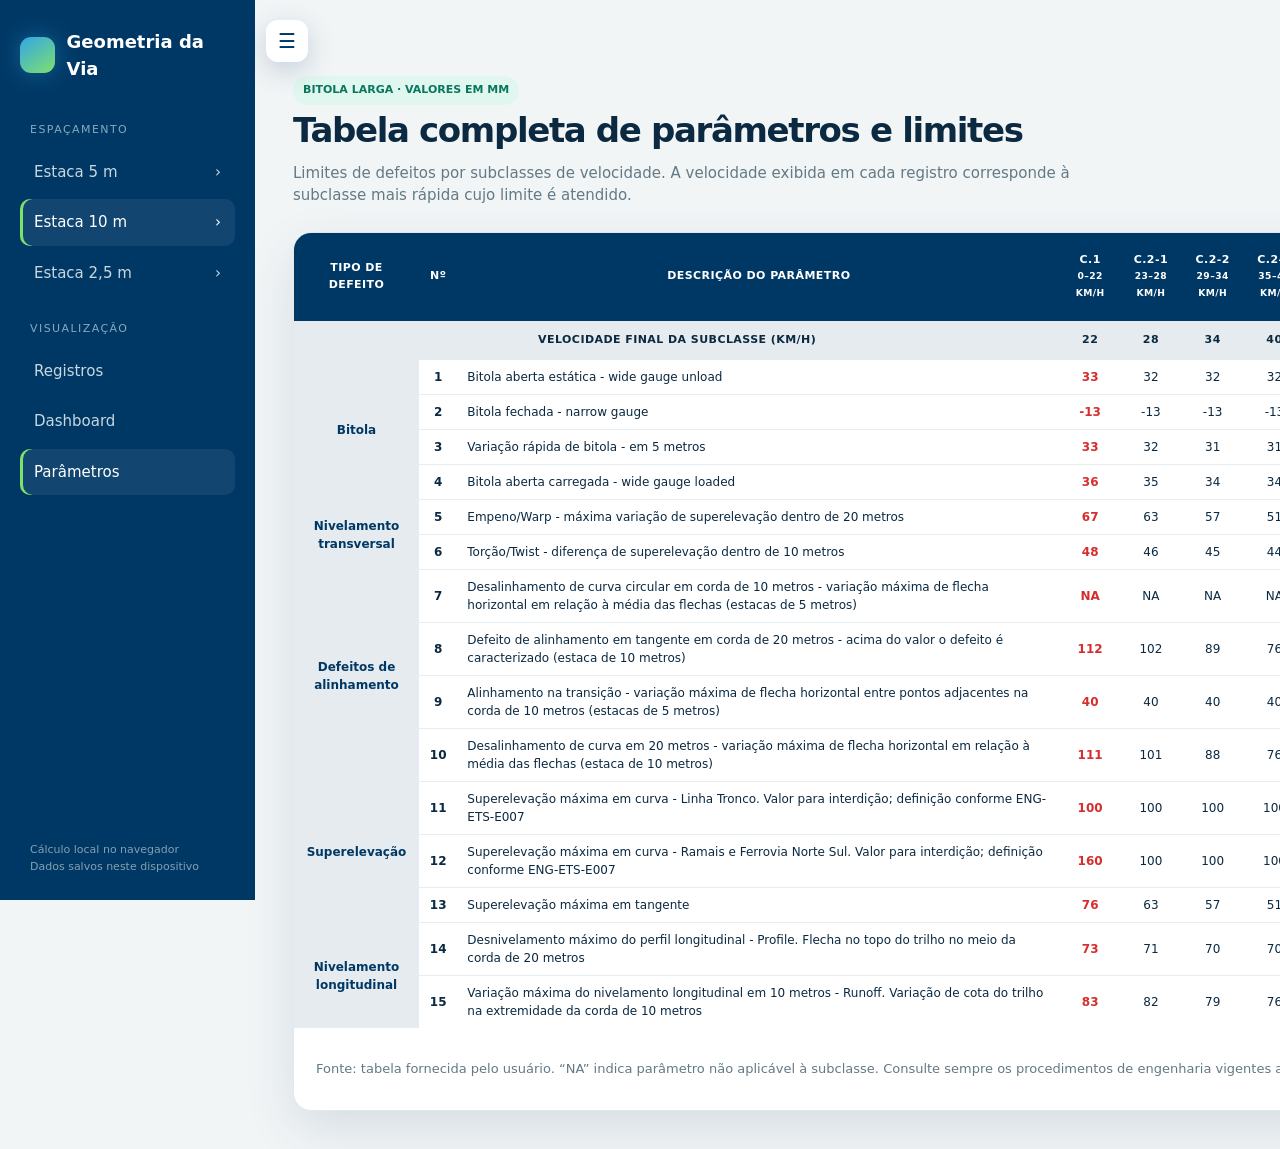
==== estaca-10-parametros.html @ 25175525 "Add full track class parameter pages" ====
<!doctype html><html lang="pt-BR"><head><meta charset="utf-8"><meta name="viewport" content="width=device-width,initial-scale=1"><title>Parâmetros · Estaca 10 m</title><link rel="stylesheet" href="assets/styles.css"></head><body data-type="10" data-page="parameters"><div class="shell"><aside class="sidebar"></aside><main class="content" id="parameters-root"></main></div><script src="assets/parameters.js"></script><script src="assets/app.js"></script></body></html>
---- assets/styles.css ----
:root{--navy:#003865;--blue:#32a6e6;--green:#1e9f7f;--lime:#7fe06c;--yellow:#fbd300;--orange:#f78344;--purple:#9f4bb9;--ice:#f2f5f6;--line:#d7e0e5;--ink:#0b2940;--muted:#637986;--danger:#e55555;--shadow:0 18px 50px rgba(0,56,101,.12)}*{box-sizing:border-box}body{margin:0;background:var(--ice);color:var(--ink);font:15px/1.5 Inter,ui-sans-serif,system-ui,-apple-system,"Segoe UI",sans-serif}a{color:inherit;text-decoration:none}.landing{min-height:100vh;background:linear-gradient(135deg,#001f38,#003865 55%,#07536f);color:#fff;overflow:hidden}.hero{position:relative;z-index:1;max-width:1100px;margin:auto;padding:11vh 32px}.eyebrow{color:var(--lime);font-weight:800;letter-spacing:.2em;font-size:12px}.hero h1{font-size:clamp(48px,8vw,92px);line-height:.95;letter-spacing:-.065em;margin:25px 0}.hero h1 span{color:var(--blue)}.hero>p{font-size:18px;color:#d7e0e5;max-width:650px}.chooser{display:grid;grid-template-columns:repeat(3,1fr);gap:16px;margin-top:45px}.chooser a{display:grid;grid-template-columns:1fr auto;gap:5px;padding:23px;border:1px solid #ffffff26;border-radius:18px;background:#ffffff0d;backdrop-filter:blur(16px);transition:.2s}.chooser a:hover{transform:translateY(-4px);border-color:var(--blue);background:#ffffff16}.chooser b{font-size:25px}.chooser small{grid-column:1;color:#bdccd4}.chooser i{grid-row:1/3;grid-column:2;font-size:25px;color:var(--lime)}.hero footer{margin-top:50px;color:#8fb0c2;font-size:12px}.orb{position:fixed;width:420px;height:420px;border-radius:50%;right:-120px;top:-120px;background:radial-gradient(circle at 35% 35%,#7fe06c80,#32a6e620 55%,transparent 70%);filter:blur(5px)}.shell{display:grid;grid-template-columns:255px 1fr;min-height:100vh}.sidebar{background:var(--navy);color:white;padding:28px 20px;position:sticky;top:0;height:100vh}.brand{display:flex;gap:12px;align-items:center;font-weight:800;font-size:18px;margin-bottom:40px}.brand-mark{width:36px;height:36px;border-radius:11px;background:linear-gradient(145deg,var(--blue),var(--lime));box-shadow:0 0 24px #32a6e666}.context{font-size:11px;color:#87a9bb;letter-spacing:.13em;margin:25px 10px 10px}.nav a{display:flex;justify-content:space-between;padding:12px 14px;border-radius:10px;color:#c8d7df;margin:4px 0}.nav a:hover,.nav a.active{background:#ffffff12;color:#fff}.nav a.active{box-shadow:inset 3px 0 var(--lime)}.side-foot{position:absolute;bottom:25px;color:#82a0b1;font-size:11px;padding:0 10px}.content{padding:38px;max-width:1500px;width:100%;margin:auto}.topbar{display:flex;justify-content:space-between;align-items:flex-start;gap:20px;margin-bottom:28px}.topbar h1{font-size:34px;letter-spacing:-.04em;margin:0}.topbar p{color:var(--muted);margin:5px 0}.badge{padding:8px 13px;border:1px solid var(--line);background:#fff;border-radius:999px;font-weight:700;color:var(--navy)}.card{background:#fff;border:1px solid #e2e9ed;border-radius:18px;box-shadow:var(--shadow);padding:22px}.toolbar{display:flex;flex-wrap:wrap;gap:10px;margin-bottom:18px}.btn{border:0;border-radius:10px;padding:10px 15px;font:inherit;font-weight:750;cursor:pointer;background:var(--navy);color:#fff}.btn.secondary{background:#e5ebee;color:var(--navy)}.btn.danger{background:#fff0f0;color:#aa2d2d}.btn:hover{filter:brightness(1.08)}input,select{border:1px solid var(--line);background:#fbfcfd;border-radius:9px;padding:9px 10px;font:inherit;color:var(--ink);width:100%}input:focus,select:focus{outline:2px solid #32a6e650;border-color:var(--blue)}.table-wrap{overflow:auto;border:1px solid var(--line);border-radius:12px}table{border-collapse:collapse;width:100%;min-width:1050px}th{background:#edf3f5;color:#3e5968;font-size:11px;text-transform:uppercase;letter-spacing:.04em;text-align:left;padding:11px;position:sticky;top:0}td{border-top:1px solid #e7edef;padding:8px 10px;white-space:nowrap}td input{min-width:105px}.metric{font-weight:800}.status{display:inline-block;padding:4px 8px;border-radius:999px;font-size:11px;font-weight:800}.status.ok{color:#08775d;background:#e0f7ef}.status.warn{color:#8b6200;background:#fff5c7}.status.bad{color:#a33131;background:#ffebeb}.empty{text-align:center;color:var(--muted);padding:38px}.memo{margin-top:22px}.memo h2,.chart-card h2{font-size:18px;margin:0 0 15px}.formula-grid{display:grid;grid-template-columns:repeat(4,1fr);gap:12px}.formula{background:#f5f8f9;border:1px solid var(--line);border-radius:12px;padding:14px}.formula b{display:block;color:var(--navy);margin-bottom:6px}.formula code{font-size:12px;color:#376070;white-space:normal}.note{margin-top:14px;color:var(--muted);font-size:13px}.stats{display:grid;grid-template-columns:repeat(4,1fr);gap:15px;margin-bottom:18px}.stat{background:#fff;border:1px solid #e2e9ed;border-radius:16px;padding:20px}.stat small{color:var(--muted);text-transform:uppercase;letter-spacing:.06em;font-size:10px}.stat strong{display:block;font-size:29px;letter-spacing:-.04em;margin-top:6px}.stat .accent{color:var(--green)}.charts{display:grid;grid-template-columns:2fr 1fr;gap:18px}.chart-card{min-height:350px}.chart-card canvas{width:100%;height:280px;display:block}.legend{display:flex;gap:18px;font-size:12px;color:var(--muted);margin-top:12px}.dot{width:9px;height:9px;border-radius:50%;display:inline-block;margin-right:5px}.insights{list-style:none;padding:0;margin:0}.insights li{padding:13px 0;border-bottom:1px solid var(--line)}.insights b{display:block}.insights small{color:var(--muted)}@media(max-width:900px){.shell{grid-template-columns:1fr}.sidebar{position:relative;height:auto}.side-foot{display:none}.nav{display:flex;overflow:auto}.nav a{flex:none}.content{padding:24px 16px}.stats,.formula-grid{grid-template-columns:repeat(2,1fr)}.charts{grid-template-columns:1fr}.chooser{grid-template-columns:1fr}.hero{padding-top:8vh}.topbar{flex-direction:column}}@media(max-width:520px){.stats,.formula-grid{grid-template-columns:1fr}.hero h1{font-size:48px}}
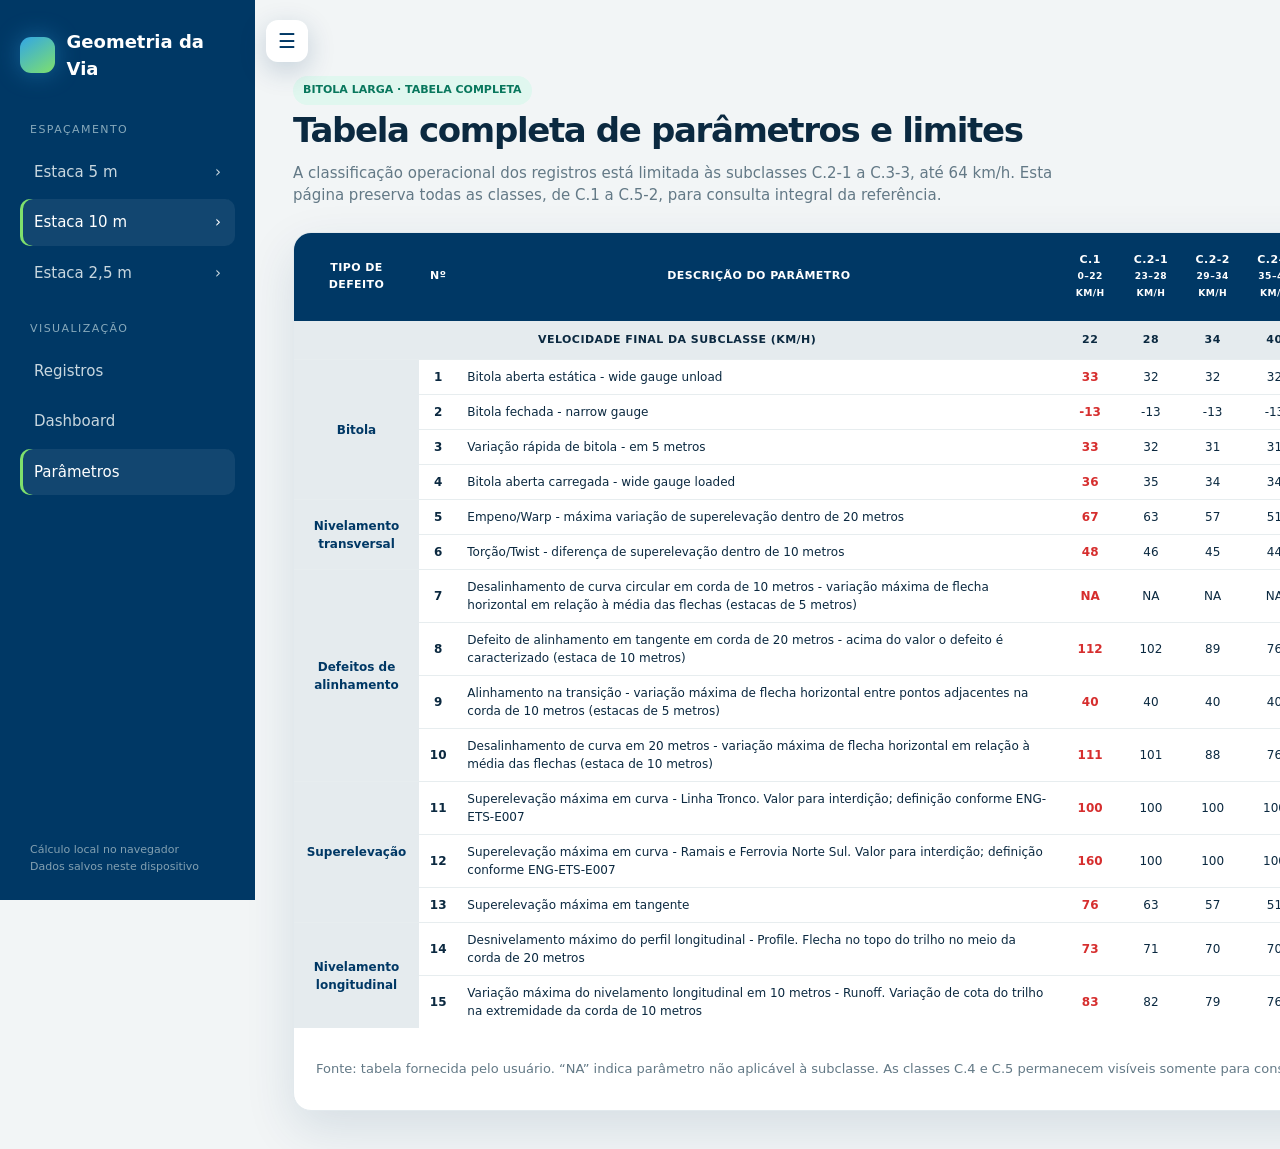
==== commit 430ae1b6: "Bust cached mobile assets" ====
--- a/estaca-10-parametros.html
+++ b/estaca-10-parametros.html
@@ -1 +1 @@
-<!doctype html><html lang="pt-BR"><head><meta charset="utf-8"><meta name="viewport" content="width=device-width,initial-scale=1"><title>Parâmetros · Estaca 10 m</title><link rel="stylesheet" href="assets/styles.css"></head><body data-type="10" data-page="parameters"><div class="shell"><aside class="sidebar"></aside><main class="content" id="parameters-root"></main></div><script src="assets/parameters.js"></script><script src="assets/app.js"></script></body></html>
+<!doctype html><html lang="pt-BR"><head><meta charset="utf-8"><meta name="viewport" content="width=device-width,initial-scale=1"><title>Parâmetros · Estaca 10 m</title><link rel="stylesheet" href="assets/styles.css"></head><body data-type="10" data-page="parameters"><div class="shell"><aside class="sidebar"></aside><main class="content" id="parameters-root"></main></div><script src="assets/parameters.js"></script><script src="assets/app.js?v=02389c8"></script></body></html>
